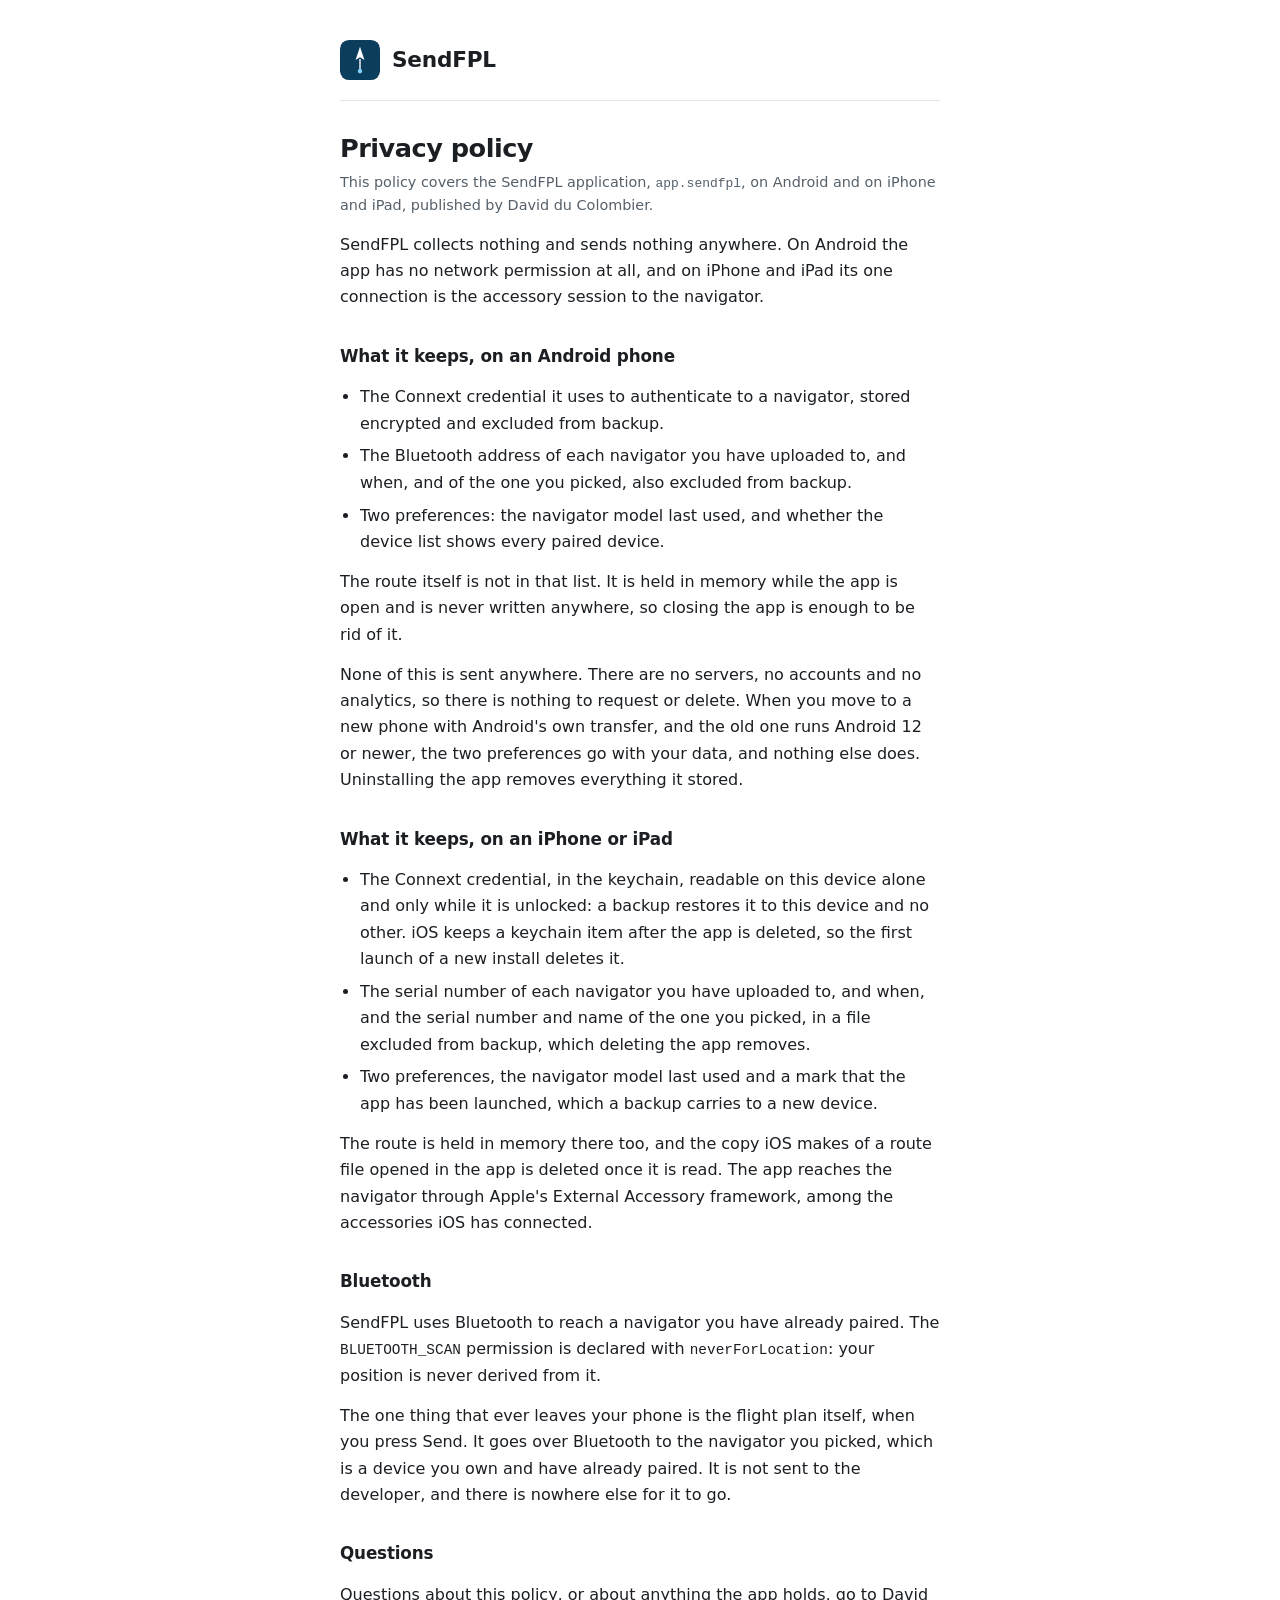
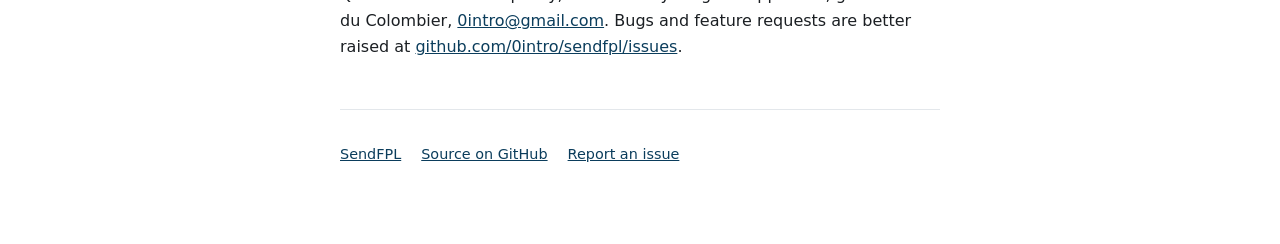
==== www/privacy.html @ 33853d30 "README, www: describe SendFPL www/ holds the home page and the privacy policy that the store listing" ====
<!doctype html>
<html lang="en">
<head>
<meta charset="utf-8">
<meta name="viewport" content="width=device-width, initial-scale=1">
<title>SendFPL privacy policy</title>
<meta name="description" content="SendFPL collects nothing and sends nothing anywhere: its one connection is the one to your navigator.">
<link rel="stylesheet" href="style.css">
</head>
<body>

<header>
  <svg viewBox="18 18 72 72" width="40" height="40" role="img" aria-label="SendFPL">
    <rect x="18" y="18" width="72" height="72" rx="16" fill="#0b3d5c"/>
    <path fill="#ffffff" d="M54,30 62,54 54,49 46,54Z"/>
    <path stroke="#ffffff" stroke-width="2.5" fill="none" d="M54,52 V78"/>
    <circle cx="54" cy="74" r="4" fill="#7fd1ff"/>
  </svg>
  <div class="name"><a href="./">SendFPL</a></div>
</header>

<h1>Privacy policy</h1>
<p class="updated">This policy covers the SendFPL application, <code>app.sendfpl</code>, on
Android and on iPhone and iPad, published by David du Colombier.</p>

<p>SendFPL collects nothing and sends nothing anywhere. On Android the app has no network
permission at all, and on iPhone and iPad its one connection is the accessory session to the
navigator.</p>

<h2>What it keeps, on an Android phone</h2>
<ul>
  <li>The Connext credential it uses to authenticate to a navigator, stored encrypted and excluded
      from backup.</li>
  <li>The Bluetooth address of each navigator you have uploaded to, and when, and of the one you
      picked, also excluded from backup.</li>
  <li>Two preferences: the navigator model last used, and whether the device list shows every
      paired device.</li>
</ul>

<p>The route itself is not in that list. It is held in memory while the app is open and is never
written anywhere, so closing the app is enough to be rid of it.</p>

<p>None of this is sent anywhere. There are no servers, no accounts and no analytics, so there is
nothing to request or delete. When you move to a new phone with Android's own transfer, and the
old one runs Android 12 or newer, the two preferences go with your data, and nothing else does.
Uninstalling the app removes everything it stored.</p>

<h2>What it keeps, on an iPhone or iPad</h2>
<ul>
  <li>The Connext credential, in the keychain, readable on this device alone and only while it is
      unlocked: a backup restores it to this device and no other. iOS keeps a keychain item after
      the app is deleted, so the first launch of a new install deletes it.</li>
  <li>The serial number of each navigator you have uploaded to, and when, and the serial number and
      name of the one you picked, in a file excluded from backup, which deleting the app
      removes.</li>
  <li>Two preferences, the navigator model last used and a mark that the app has been launched,
      which a backup carries to a new device.</li>
</ul>

<p>The route is held in memory there too, and the copy iOS makes of a route file opened in the app
is deleted once it is read. The app reaches the navigator through Apple's External Accessory
framework, among the accessories iOS has connected.</p>

<h2>Bluetooth</h2>

<p>SendFPL uses Bluetooth to reach a navigator you have already paired. The
<code>BLUETOOTH_SCAN</code> permission is declared with <code>neverForLocation</code>: your
position is never derived from it.</p>

<p>The one thing that ever leaves your phone is the flight plan itself, when you press Send. It
goes over Bluetooth to the navigator you picked, which is a device you own and have already
paired. It is not sent to the developer, and there is nowhere else for it to go.</p>

<h2>Questions</h2>

<p>Questions about this policy, or about anything the app holds, go to David du Colombier,
<a href="mailto:0intro@gmail.com">0intro@gmail.com</a>. Bugs and feature requests are better raised
at <a href="https://github.com/0intro/sendfpl/issues">github.com/0intro/sendfpl/issues</a>.</p>

<footer>
  <p class="links"><a href="./">SendFPL</a>
     <a href="https://github.com/0intro/sendfpl">Source on GitHub</a>
     <a href="https://github.com/0intro/sendfpl/issues">Report an issue</a></p>
</footer>

</body>
</html>
---- www/style.css ----
/*
 * One stylesheet for the two pages under www/. No web fonts, no scripts, no external requests of
 * any kind: these pages exist to say that the app talks to nothing.
 *
 * Navy and Sky are the app's own colours, from ui/Theme.kt and res/values/colors.xml.
 */

:root {
  color-scheme: light dark;
  --navy: #0b3d5c;
  --sky: #7fd1ff;
  --bg: #ffffff;
  --fg: #1b1f23;
  --muted: #55606a;
  --rule: #e3e7eb;
  --link: #0b3d5c;
}

@media (prefers-color-scheme: dark) {
  :root {
    --bg: #10161b;
    --fg: #e6edf3;
    --muted: #9aa7b2;
    --rule: #24303a;
    --link: #7fd1ff;
  }
}

* {
  box-sizing: border-box;
}

body {
  margin: 0 auto;
  padding: 2.5rem 1.25rem 4rem;
  max-width: 40rem;
  background: var(--bg);
  color: var(--fg);
  font: 16px/1.65 system-ui, -apple-system, "Segoe UI", Roboto, "Helvetica Neue", Arial, sans-serif;
  -webkit-text-size-adjust: 100%;
}

header {
  display: flex;
  align-items: center;
  gap: 0.75rem;
  padding-bottom: 1.25rem;
  border-bottom: 1px solid var(--rule);
}

header svg {
  flex: none;
}

header .name {
  font-size: 1.35rem;
  font-weight: 650;
  letter-spacing: -0.01em;
}

header .name a {
  color: inherit;
  text-decoration: none;
}

h1 {
  margin: 2rem 0 0.35rem;
  font-size: 1.6rem;
  line-height: 1.25;
  letter-spacing: -0.02em;
}

h2 {
  margin: 2rem 0 0.5rem;
  font-size: 1.05rem;
  letter-spacing: -0.01em;
}

p,
ul {
  margin: 0.85rem 0;
}

ul {
  padding-left: 1.25rem;
}

li {
  margin: 0.4rem 0;
}

a {
  color: var(--link);
}

code {
  font-family: ui-monospace, SFMono-Regular, "SF Mono", Menlo, Consolas, monospace;
  font-size: 0.9em;
}

.updated,
.muted {
  color: var(--muted);
}

.updated {
  margin-top: 0;
  font-size: 0.9rem;
}

.small {
  font-size: 0.9rem;
}

footer {
  margin-top: 3rem;
  padding-top: 1.25rem;
  border-top: 1px solid var(--rule);
  color: var(--muted);
  font-size: 0.9rem;
}

footer a {
  white-space: nowrap;
}

/*
 * The footer links, spaced rather than punctuated. They used to be separated by a middle dot
 * written into the markup, which put a character between them that a screen reader announces and
 * that has to be typed correctly in two files. A flex gap does the same job in the stylesheet,
 * and wrapping means a narrow screen stacks them instead of running them off the edge.
 */
.links {
  display: flex;
  flex-wrap: wrap;
  gap: 0.4rem 1.25rem;
}
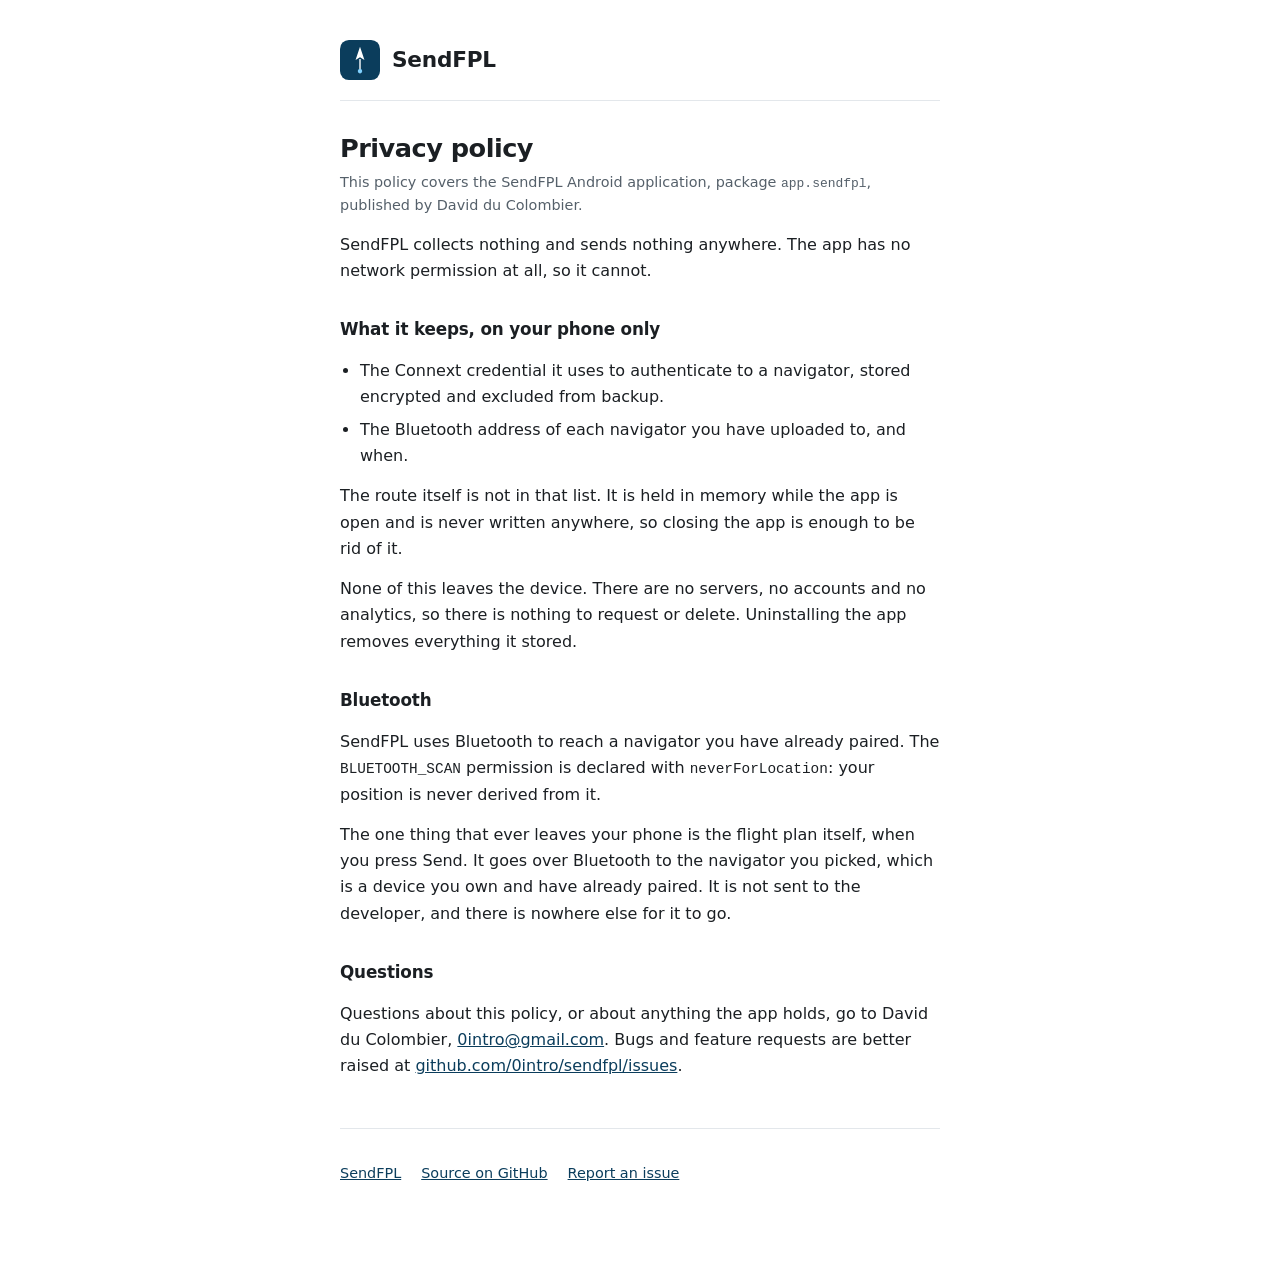
==== commit dd396449: "initial commit" ====
--- a/www/privacy.html
+++ b/www/privacy.html
@@ -4,7 +4,7 @@
 <meta charset="utf-8">
 <meta name="viewport" content="width=device-width, initial-scale=1">
 <title>SendFPL privacy policy</title>
-<meta name="description" content="SendFPL collects nothing and sends nothing anywhere: its one connection is the one to your navigator.">
+<meta name="description" content="SendFPL collects nothing and sends nothing anywhere. The app has no network permission at all, so it cannot.">
 <link rel="stylesheet" href="style.css">
 </head>
 <body>
@@ -20,46 +20,24 @@
 </header>
 
 <h1>Privacy policy</h1>
-<p class="updated">This policy covers the SendFPL application, <code>app.sendfpl</code>, on
-Android and on iPhone and iPad, published by David du Colombier.</p>
+<p class="updated">This policy covers the SendFPL Android application, package
+<code>app.sendfpl</code>, published by David du Colombier.</p>
 
-<p>SendFPL collects nothing and sends nothing anywhere. On Android the app has no network
-permission at all, and on iPhone and iPad its one connection is the accessory session to the
-navigator.</p>
+<p>SendFPL collects nothing and sends nothing anywhere. The app has no network permission at all,
+so it cannot.</p>
 
-<h2>What it keeps, on an Android phone</h2>
+<h2>What it keeps, on your phone only</h2>
 <ul>
   <li>The Connext credential it uses to authenticate to a navigator, stored encrypted and excluded
       from backup.</li>
-  <li>The Bluetooth address of each navigator you have uploaded to, and when, and of the one you
-      picked, also excluded from backup.</li>
-  <li>Two preferences: the navigator model last used, and whether the device list shows every
-      paired device.</li>
+  <li>The Bluetooth address of each navigator you have uploaded to, and when.</li>
 </ul>
 
 <p>The route itself is not in that list. It is held in memory while the app is open and is never
 written anywhere, so closing the app is enough to be rid of it.</p>
 
-<p>None of this is sent anywhere. There are no servers, no accounts and no analytics, so there is
-nothing to request or delete. When you move to a new phone with Android's own transfer, and the
-old one runs Android 12 or newer, the two preferences go with your data, and nothing else does.
-Uninstalling the app removes everything it stored.</p>
-
-<h2>What it keeps, on an iPhone or iPad</h2>
-<ul>
-  <li>The Connext credential, in the keychain, readable on this device alone and only while it is
-      unlocked: a backup restores it to this device and no other. iOS keeps a keychain item after
-      the app is deleted, so the first launch of a new install deletes it.</li>
-  <li>The serial number of each navigator you have uploaded to, and when, and the serial number and
-      name of the one you picked, in a file excluded from backup, which deleting the app
-      removes.</li>
-  <li>Two preferences, the navigator model last used and a mark that the app has been launched,
-      which a backup carries to a new device.</li>
-</ul>
-
-<p>The route is held in memory there too, and the copy iOS makes of a route file opened in the app
-is deleted once it is read. The app reaches the navigator through Apple's External Accessory
-framework, among the accessories iOS has connected.</p>
+<p>None of this leaves the device. There are no servers, no accounts and no analytics, so there is
+nothing to request or delete. Uninstalling the app removes everything it stored.</p>
 
 <h2>Bluetooth</h2>
 
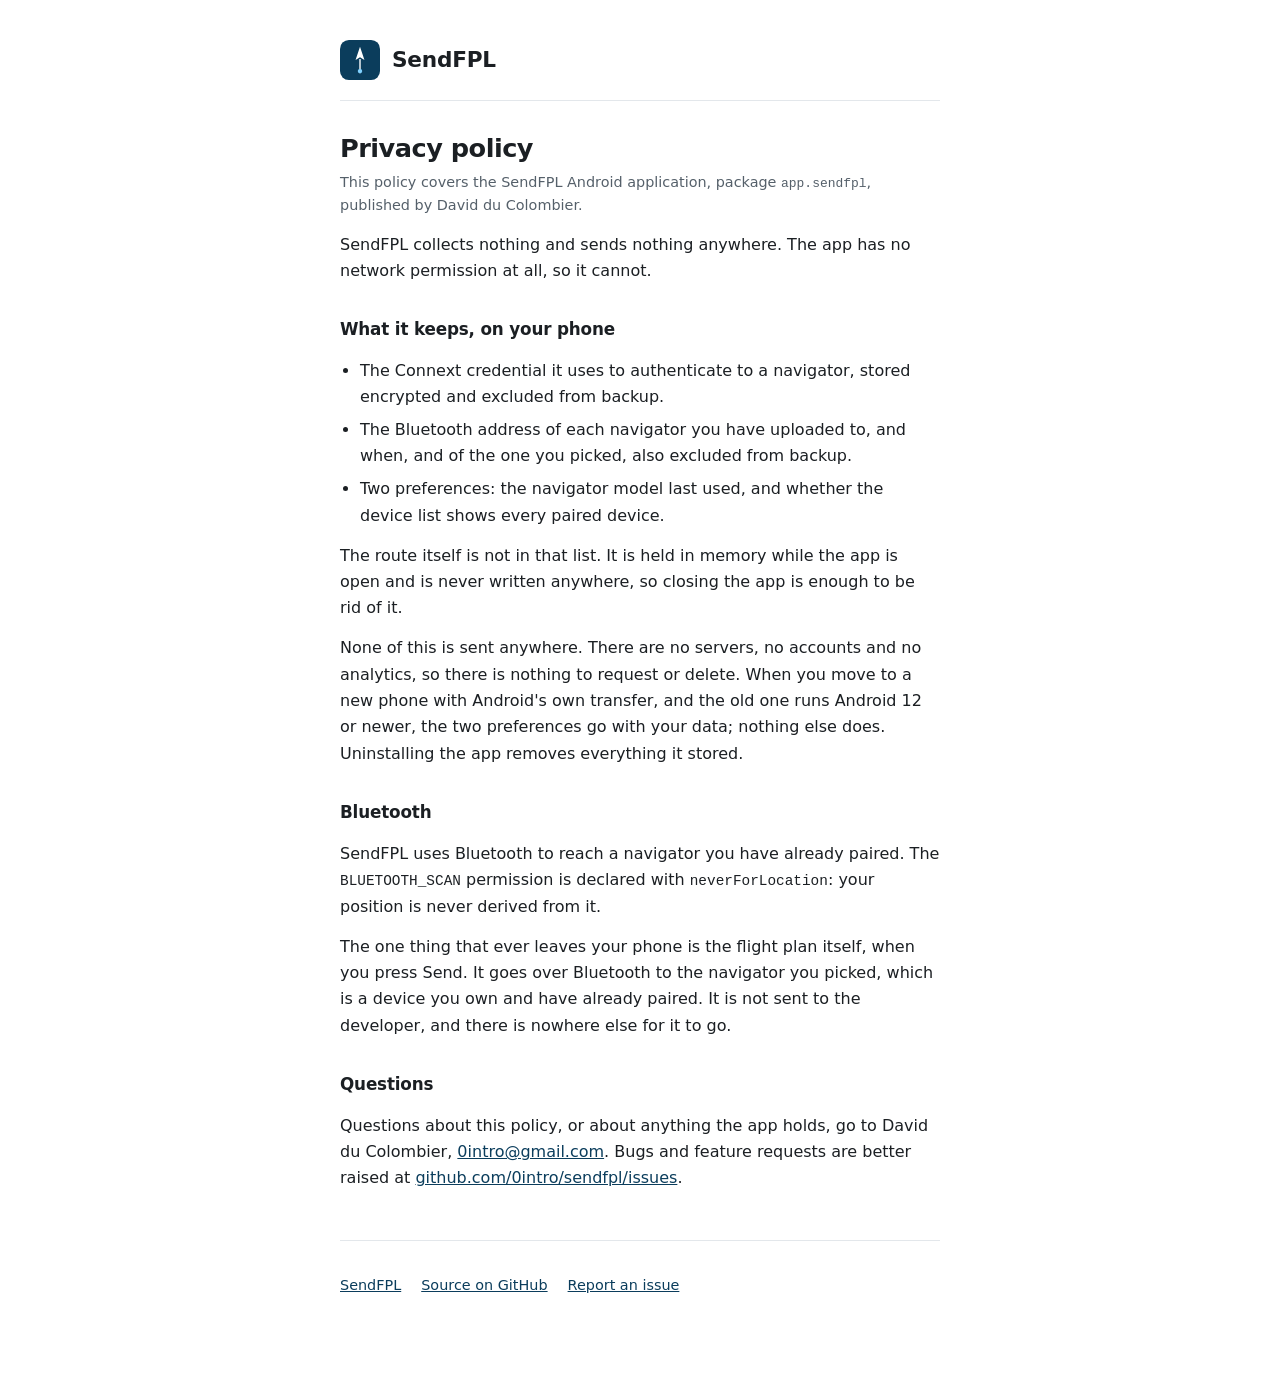
==== commit 60659333: "all: add SendFPL, which sends a flight plan to a Garmin navigator SendFPL is an Android app that upl" ====
--- a/www/privacy.html
+++ b/www/privacy.html
@@ -26,18 +26,23 @@
 <p>SendFPL collects nothing and sends nothing anywhere. The app has no network permission at all,
 so it cannot.</p>
 
-<h2>What it keeps, on your phone only</h2>
+<h2>What it keeps, on your phone</h2>
 <ul>
   <li>The Connext credential it uses to authenticate to a navigator, stored encrypted and excluded
       from backup.</li>
-  <li>The Bluetooth address of each navigator you have uploaded to, and when.</li>
+  <li>The Bluetooth address of each navigator you have uploaded to, and when, and of the one you
+      picked, also excluded from backup.</li>
+  <li>Two preferences: the navigator model last used, and whether the device list shows every
+      paired device.</li>
 </ul>
 
 <p>The route itself is not in that list. It is held in memory while the app is open and is never
 written anywhere, so closing the app is enough to be rid of it.</p>
 
-<p>None of this leaves the device. There are no servers, no accounts and no analytics, so there is
-nothing to request or delete. Uninstalling the app removes everything it stored.</p>
+<p>None of this is sent anywhere. There are no servers, no accounts and no analytics, so there is
+nothing to request or delete. When you move to a new phone with Android's own transfer, and the
+old one runs Android 12 or newer, the two preferences go with your data; nothing else does.
+Uninstalling the app removes everything it stored.</p>
 
 <h2>Bluetooth</h2>
 
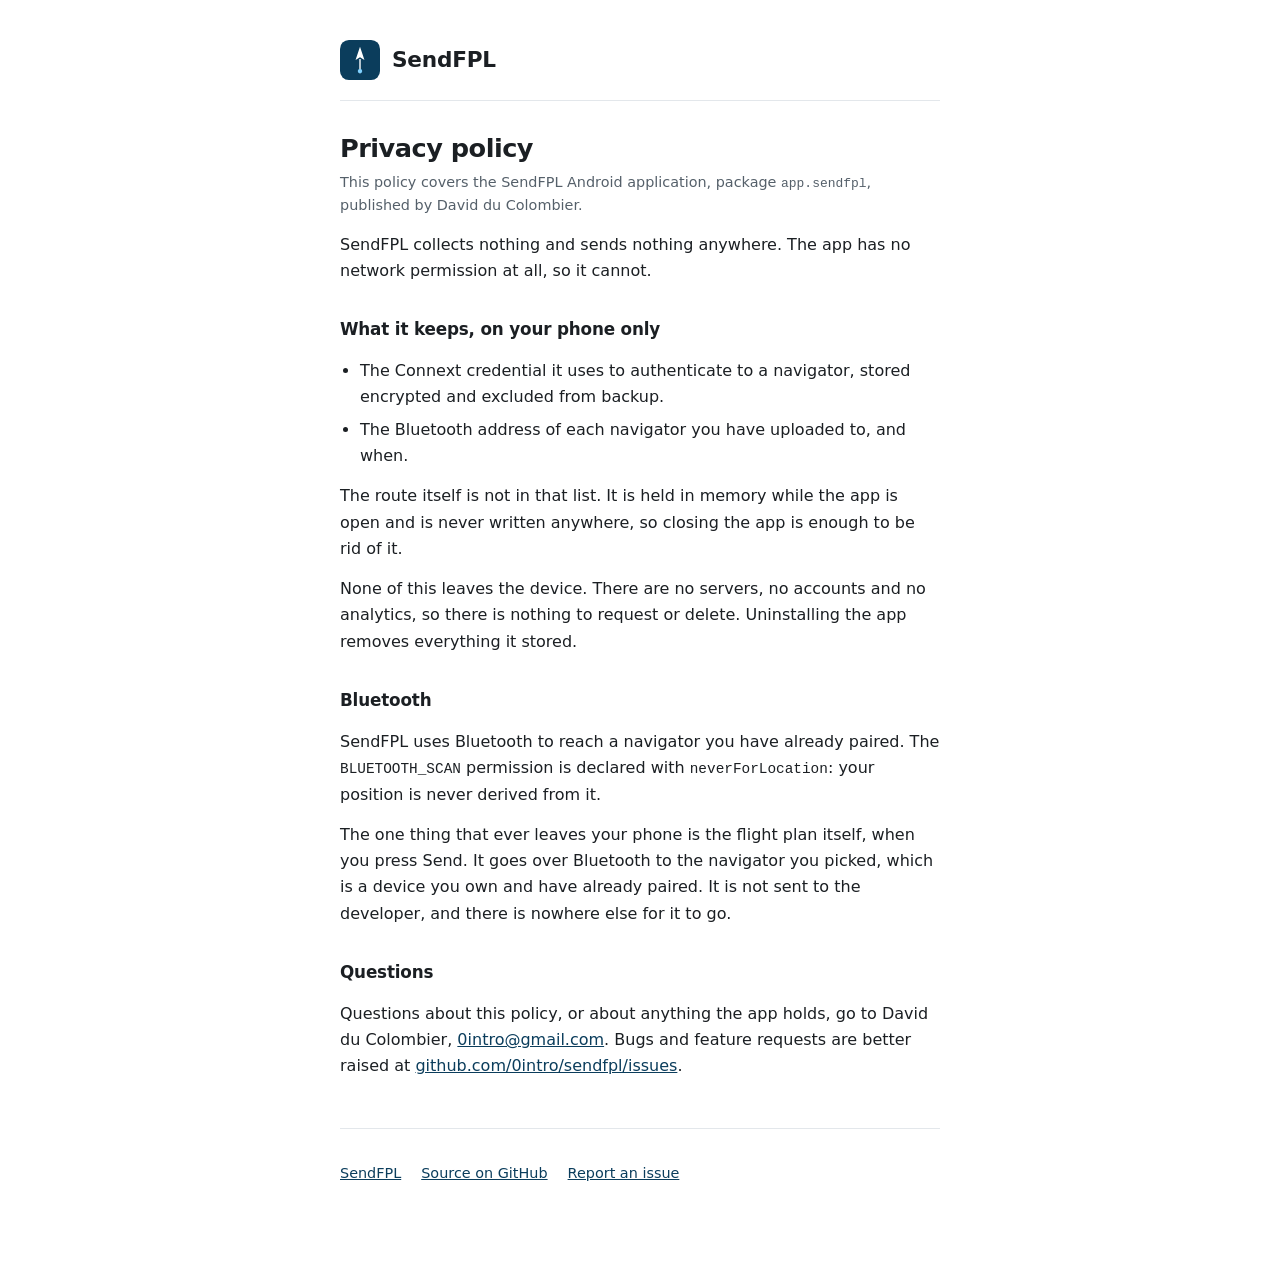
==== commit a335909f: "initial commit" ====
--- a/www/privacy.html
+++ b/www/privacy.html
@@ -26,23 +26,18 @@
 <p>SendFPL collects nothing and sends nothing anywhere. The app has no network permission at all,
 so it cannot.</p>
 
-<h2>What it keeps, on your phone</h2>
+<h2>What it keeps, on your phone only</h2>
 <ul>
   <li>The Connext credential it uses to authenticate to a navigator, stored encrypted and excluded
       from backup.</li>
-  <li>The Bluetooth address of each navigator you have uploaded to, and when, and of the one you
-      picked, also excluded from backup.</li>
-  <li>Two preferences: the navigator model last used, and whether the device list shows every
-      paired device.</li>
+  <li>The Bluetooth address of each navigator you have uploaded to, and when.</li>
 </ul>
 
 <p>The route itself is not in that list. It is held in memory while the app is open and is never
 written anywhere, so closing the app is enough to be rid of it.</p>
 
-<p>None of this is sent anywhere. There are no servers, no accounts and no analytics, so there is
-nothing to request or delete. When you move to a new phone with Android's own transfer, and the
-old one runs Android 12 or newer, the two preferences go with your data; nothing else does.
-Uninstalling the app removes everything it stored.</p>
+<p>None of this leaves the device. There are no servers, no accounts and no analytics, so there is
+nothing to request or delete. Uninstalling the app removes everything it stored.</p>
 
 <h2>Bluetooth</h2>
 
